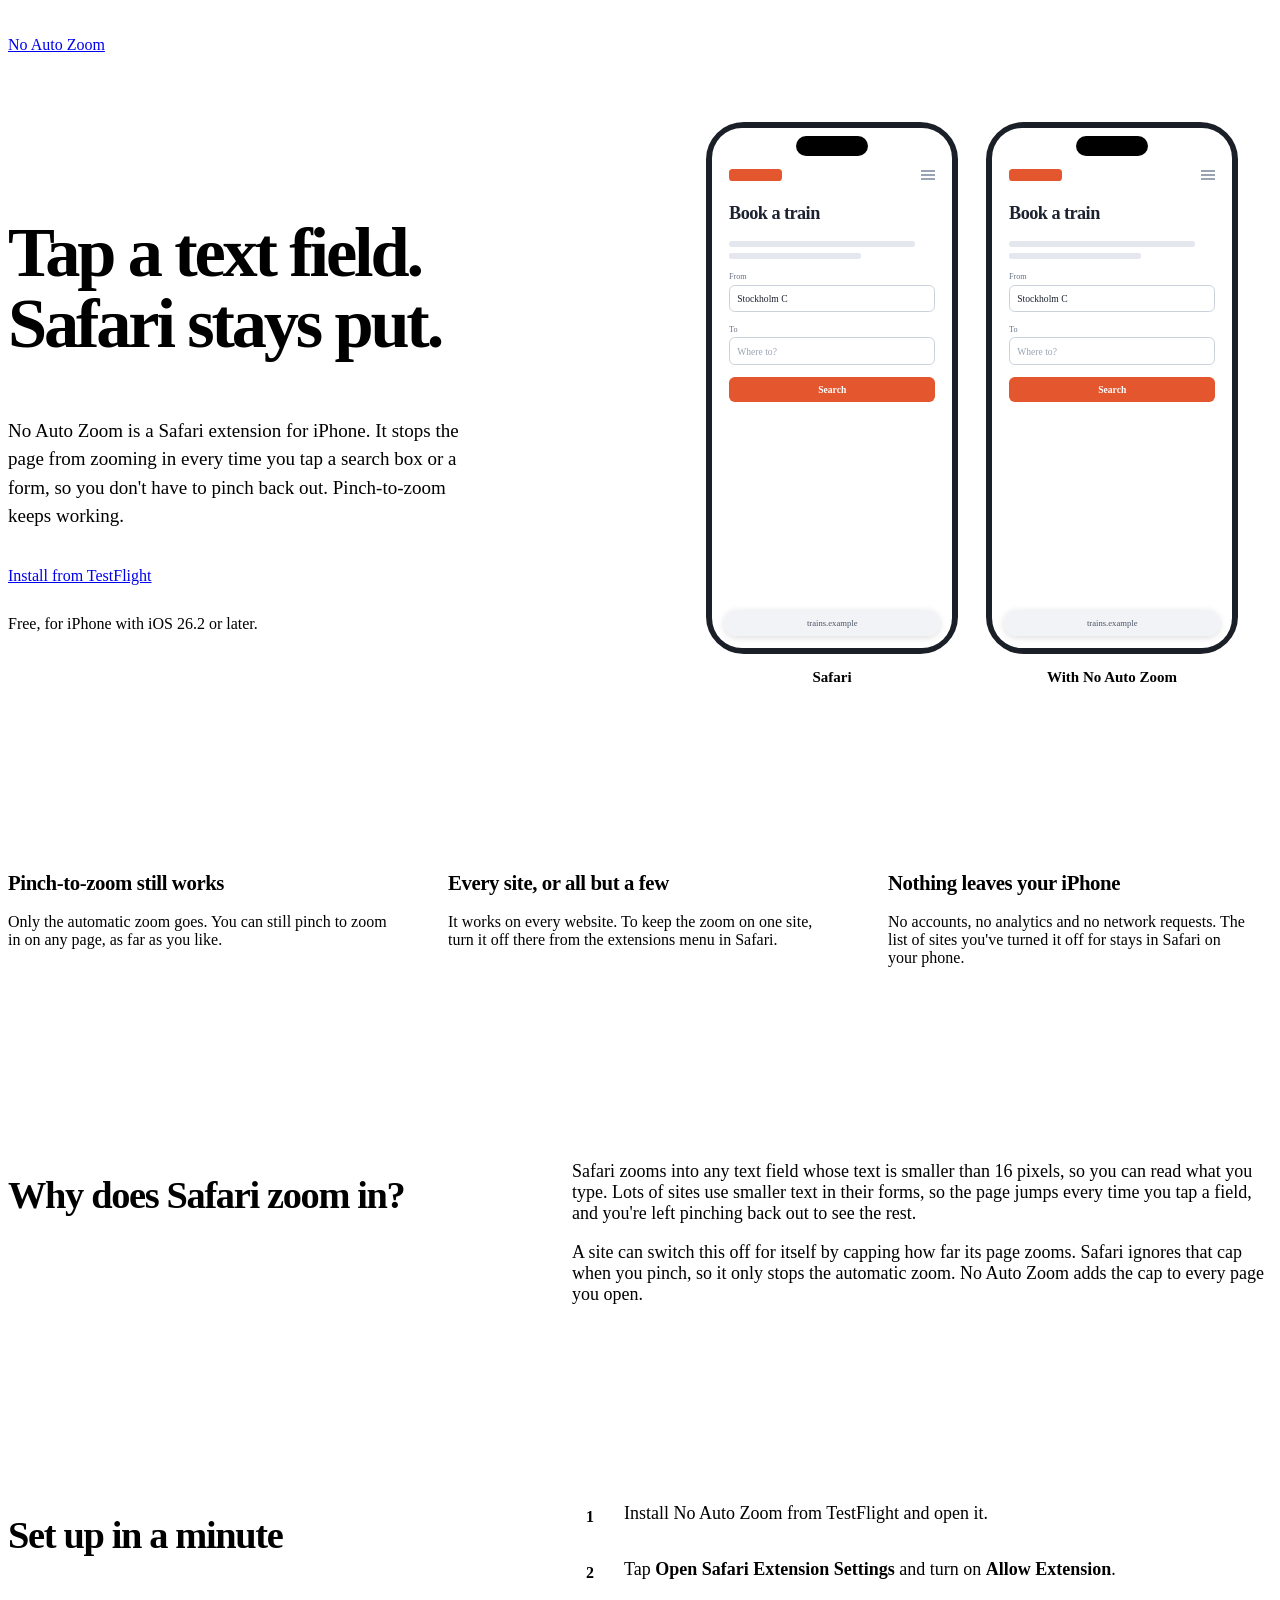
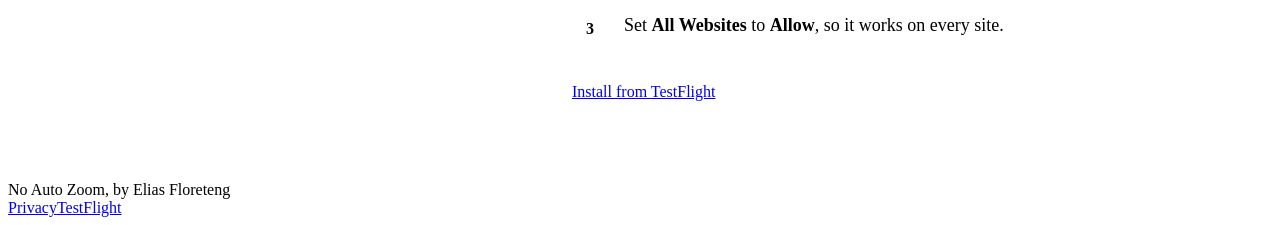
==== web/site/index.html @ 9df1e85a "Add a landing page and privacy page for noautozoom.eliasf.se Co-Authored-By: Claude Opus 5.5 <norepl" ====
<!doctype html>
<html lang="en">
<head>
<meta charset="utf-8">
<meta name="viewport" content="width=device-width, initial-scale=1">
<title>No Auto Zoom: Safari stops zooming into text fields</title>
<meta name="description" content="No Auto Zoom is a free Safari extension for iPhone that stops Safari from zooming in every time you tap a text field. Pinch-to-zoom keeps working.">
<meta property="og:title" content="No Auto Zoom for Safari on iPhone">
<meta property="og:description" content="Stop Safari zooming in every time you tap a text field. Pinch-to-zoom keeps working.">
<meta property="og:image" content="https://noautozoom.eliasf.se/icon.png">
<meta property="og:url" content="https://noautozoom.eliasf.se/">
<meta name="theme-color" content="#f3f6fb" media="(prefers-color-scheme: light)">
<meta name="theme-color" content="#0b111c" media="(prefers-color-scheme: dark)">
<link rel="icon" href="/icon.png">
<link rel="apple-touch-icon" href="/icon.png">
<link rel="stylesheet" href="/style.css">
<style>
  .top { padding-block: 1.75rem; }

  .hero {
    display: grid; gap: 3rem 4rem; align-items: center;
    grid-template-columns: minmax(0, 6fr) minmax(0, 6fr);
    padding-block: 2.5rem 5.5rem;
  }
  .hero h1 {
    font-size: clamp(2.5rem, 5.6vw, 4.4rem);
    font-weight: 800; line-height: 1; letter-spacing: -0.045em;
    text-wrap: balance;
  }
  .hero .lede {
    margin-top: 1.5rem; max-width: 29rem;
    font-size: 1.1875rem; line-height: 1.5; color: var(--muted); text-wrap: pretty;
  }
  .hero .actions { margin-top: 2.25rem; display: grid; justify-items: start; gap: 0.9rem; }

  /* Two iPhones tapping the same field: Safari on its own zooms, the other doesn't. */
  .demo { margin: 0; display: flex; justify-content: center; gap: clamp(1rem, 4vw, 2.5rem); }
  .demo figure { margin: 0; display: grid; gap: 0.9rem; justify-items: center; }
  .demo figcaption { font-size: 0.9375rem; font-weight: 600; color: var(--muted); }
  .demo .with figcaption { color: var(--accent); }

  .phone {
    container-type: inline-size;
    width: min(15rem, 42vw); aspect-ratio: 9 / 19.5;
    padding: 2.6%; border-radius: 15% / 7%;
    background: #1b1f27;
    box-shadow: 0 0 0 1px #3a4150 inset, 0 2.5rem 4rem -2rem color-mix(in srgb, var(--icon-bottom) 55%, transparent);
  }
  .screen {
    position: relative; height: 100%; overflow: hidden;
    border-radius: 12.5% / 5.8%;
    background: #fff; color: #1c2230;
    font-family: var(--sans);
  }
  .island {
    position: absolute; z-index: 3; top: 3.2cqw; left: 50%; translate: -50% 0;
    width: 30cqw; height: 8.5cqw; border-radius: 99px; background: #000;
  }

  .page { position: absolute; inset: 0; padding: 17cqw 7cqw 0; transform-origin: 4% 30%; }
  .site-bar { display: flex; justify-content: space-between; align-items: center; }
  .site-bar .logo { width: 22cqw; height: 5cqw; border-radius: 1.5cqw; background: #e4572e; }
  .site-bar .menu { width: 6cqw; height: 4cqw; background: linear-gradient(#9aa3b2 0 0.7cqw, transparent 0.7cqw 1.65cqw, #9aa3b2 0 2.35cqw, transparent 0 3.3cqw, #9aa3b2 0); }
  .page h3 { margin-top: 9cqw; font-size: 7.6cqw; font-weight: 750; letter-spacing: -0.03em; line-height: 1.1; }
  .line { height: 2.6cqw; border-radius: 1cqw; background: #e4e8ee; margin-top: 2.4cqw; }
  .label { display: block; margin-top: 5.5cqw; font-size: 3.4cqw; color: #687284; }
  .field {
    position: relative; display: flex; align-items: center; gap: 0.4cqw;
    height: 10.5cqw; margin-top: 1.4cqw; padding-inline: 3cqw;
    border: 0.45cqw solid #cbd2dc; border-radius: 2.4cqw;
    font-size: 4cqw; color: #1c2230;
  }
  .field .caret { width: 0.55cqw; height: 5.2cqw; background: #2a5cdb; opacity: 0; }
  .field.placeholder { color: #9aa3b2; }
  .tap {
    position: absolute; left: 38%; top: 50%; width: 13cqw; height: 13cqw; margin: -6.5cqw;
    border-radius: 50%; background: rgba(20, 30, 50, 0.22); opacity: 0;
  }
  .search {
    display: grid; place-items: center; height: 10.5cqw; margin-top: 5cqw;
    border-radius: 2.4cqw; background: #e4572e; color: #fff; font-size: 4cqw; font-weight: 650;
  }

  .urlbar {
    position: absolute; left: 5cqw; right: 5cqw; bottom: 5cqw; height: 11cqw;
    display: grid; place-items: center; border-radius: 99px;
    background: rgba(242, 243, 246, 0.94); box-shadow: 0 0.6cqw 3cqw rgba(0, 0, 0, 0.14);
    font-size: 3.6cqw; color: #4b5466;
  }

  .keyboard {
    position: absolute; z-index: 2; left: 0; right: 0; bottom: 0; height: 41%;
    padding: 3cqw 1.2cqw 0; display: grid; align-content: start; gap: 2.6cqw;
    background: #d3d6dd; translate: 0 100%;
  }
  .keys { height: 10cqw; margin-inline: auto; }
  .keys.r1 { width: 97cqw; background: repeating-linear-gradient(90deg, #fff 0 8.5cqw, transparent 8.5cqw 9.72cqw); }
  .keys.r2 { width: 87cqw; background: repeating-linear-gradient(90deg, #fff 0 8.5cqw, transparent 8.5cqw 9.72cqw); }
  .keys.r3 { width: 68cqw; background: repeating-linear-gradient(90deg, #fff 0 8.5cqw, transparent 8.5cqw 9.72cqw); }
  .keys.r4 { width: 50cqw; background: #fff; border-radius: 1.4cqw; }

  /* One loop: idle, tap, keyboard up (and on the left, the zoom), hold, back. */
  @media (prefers-reduced-motion: no-preference) {
    .tap { animation: tap 6s infinite; }
    .keyboard { animation: keyboard 6s infinite; }
    .field.target { animation: focus 6s infinite; }
    .field.target .caret { animation: caret 6s infinite; }
    .without .page { animation: zoom 6s infinite; }

    @keyframes tap {
      0%, 16% { opacity: 0; transform: scale(0.5); }
      19% { opacity: 1; transform: scale(1); }
      25%, 100% { opacity: 0; transform: scale(1.3); }
    }
    @keyframes keyboard {
      0%, 21% { translate: 0 100%; }
      30%, 80% { translate: 0 0; }
      88%, 100% { translate: 0 100%; }
    }
    @keyframes zoom {
      0%, 21% { transform: none; }
      31%, 80% { transform: scale(1.75); }
      89%, 100% { transform: none; }
    }
    @keyframes focus {
      0%, 21%, 86%, 100% { border-color: #cbd2dc; }
      24%, 82% { border-color: #2a5cdb; }
    }
    @keyframes caret {
      0%, 23% { opacity: 0; }
      24%, 36% { opacity: 1; }
      37%, 44% { opacity: 0; }
      45%, 57% { opacity: 1; }
      58%, 65% { opacity: 0; }
      66%, 80% { opacity: 1; }
      81%, 100% { opacity: 0; }
    }
  }
  /* Without motion, show the moment after the tap. */
  @media (prefers-reduced-motion: reduce) {
    .keyboard { translate: 0 0; }
    .without .page { transform: scale(1.75); }
    .field.target { border-color: #2a5cdb; }
    .field.target .caret { opacity: 1; }
  }

  .features {
    display: grid; grid-template-columns: repeat(3, minmax(0, 1fr)); gap: 2.5rem 3.5rem;
    padding-block: 5rem; border-top: 1px solid var(--line);
  }
  .features h2 { font-size: 1.3rem; font-weight: 700; letter-spacing: -0.02em; line-height: 1.2; }
  .features p { margin-top: 0.6rem; color: var(--muted); max-width: var(--measure); text-wrap: pretty; }

  .split {
    display: grid; grid-template-columns: minmax(0, 5fr) minmax(0, 7fr); gap: 1.25rem 4rem;
    padding-block: 5rem; border-top: 1px solid var(--line);
  }
  .split h2 { font-size: clamp(1.75rem, 3.4vw, 2.4rem); font-weight: 780; letter-spacing: -0.035em; line-height: 1.05; text-wrap: balance; }
  .split p { color: var(--muted); max-width: var(--measure); font-size: 1.125rem; text-wrap: pretty; }
  .split p + p { margin-top: 1rem; }

  .steps { list-style: none; padding: 0; display: grid; gap: 1.25rem; counter-reset: step; max-width: var(--measure); }
  .steps li { display: grid; grid-template-columns: 2.25rem 1fr; gap: 1rem; align-items: start; font-size: 1.125rem; counter-increment: step; }
  .steps li::before {
    content: counter(step); display: grid; place-items: center; width: 2.25rem; height: 2.25rem;
    border-radius: 50%; background: var(--accent); color: var(--on-accent); font-weight: 700; font-size: 1rem;
  }
  .steps li span { padding-top: 0.2rem; }
  .steps + .actions { margin-top: 2.25rem; }

  @media (max-width: 60rem) {
    .hero, .split { grid-template-columns: minmax(0, 1fr); }
    .hero { padding-block: 1rem 4rem; }
    .features { grid-template-columns: minmax(0, 1fr); gap: 2.25rem; padding-block: 3.5rem; }
    .split { padding-block: 3.5rem; }
  }
</style>
</head>
<body>

<header class="top">
  <div class="wrap">
    <a class="brand" href="/"><img src="/icon.png" alt="">No Auto Zoom</a>
  </div>
</header>

<main>
  <section class="hero wrap">
    <div>
      <h1>Tap a text field. Safari stays put.</h1>
      <p class="lede">No Auto Zoom is a Safari extension for iPhone. It stops the page from zooming in every time you tap a search box or a form, so you don't have to pinch back out. Pinch-to-zoom keeps working.</p>
      <div class="actions">
        <a class="button" href="https://testflight.apple.com/join/NCXvte5G">Install from TestFlight</a>
        <p class="fine">Free, for iPhone with iOS 26.2 or later.</p>
      </div>
    </div>

    <div class="demo" role="img" aria-label="Two iPhones tap the same text field. In Safari on its own the page zooms in and runs off the screen. With No Auto Zoom the page stays the same size.">
      <figure class="without" aria-hidden="true">
        <div class="phone"><div class="screen">
          <div class="island"></div>
          <div class="page">
            <div class="site-bar"><span class="logo"></span><span class="menu"></span></div>
            <h3>Book a train</h3>
            <div class="line" style="width:90%"></div>
            <div class="line" style="width:64%"></div>
            <span class="label">From</span>
            <div class="field target">Stockholm C<span class="caret"></span><span class="tap"></span></div>
            <span class="label">To</span>
            <div class="field placeholder">Where to?</div>
            <div class="search">Search</div>
          </div>
          <div class="urlbar">trains.example</div>
          <div class="keyboard"><div class="keys r1"></div><div class="keys r2"></div><div class="keys r3"></div><div class="keys r4"></div></div>
        </div></div>
        <figcaption>Safari</figcaption>
      </figure>
      <figure class="with" aria-hidden="true">
        <div class="phone"><div class="screen">
          <div class="island"></div>
          <div class="page">
            <div class="site-bar"><span class="logo"></span><span class="menu"></span></div>
            <h3>Book a train</h3>
            <div class="line" style="width:90%"></div>
            <div class="line" style="width:64%"></div>
            <span class="label">From</span>
            <div class="field target">Stockholm C<span class="caret"></span><span class="tap"></span></div>
            <span class="label">To</span>
            <div class="field placeholder">Where to?</div>
            <div class="search">Search</div>
          </div>
          <div class="urlbar">trains.example</div>
          <div class="keyboard"><div class="keys r1"></div><div class="keys r2"></div><div class="keys r3"></div><div class="keys r4"></div></div>
        </div></div>
        <figcaption>With No Auto Zoom</figcaption>
      </figure>
    </div>
  </section>

  <section class="features wrap" aria-label="What No Auto Zoom does">
    <div>
      <h2>Pinch-to-zoom still works</h2>
      <p>Only the automatic zoom goes. You can still pinch to zoom in on any page, as far as you like.</p>
    </div>
    <div>
      <h2>Every site, or all but a few</h2>
      <p>It works on every website. To keep the zoom on one site, turn it off there from the extensions menu in Safari.</p>
    </div>
    <div>
      <h2>Nothing leaves your iPhone</h2>
      <p>No accounts, no analytics and no network requests. The list of sites you've turned it off for stays in Safari on your phone.</p>
    </div>
  </section>

  <section class="split wrap">
    <h2>Why does Safari zoom in?</h2>
    <div>
      <p>Safari zooms into any text field whose text is smaller than 16 pixels, so you can read what you type. Lots of sites use smaller text in their forms, so the page jumps every time you tap a field, and you're left pinching back out to see the rest.</p>
      <p>A site can switch this off for itself by capping how far its page zooms. Safari ignores that cap when you pinch, so it only stops the automatic zoom. No Auto Zoom adds the cap to every page you open.</p>
    </div>
  </section>

  <section class="split wrap" id="setup">
    <h2>Set up in a minute</h2>
    <div>
      <ol class="steps">
        <li><span>Install No Auto Zoom from TestFlight and open it.</span></li>
        <li><span>Tap <b>Open Safari Extension Settings</b> and turn on <b>Allow Extension</b>.</span></li>
        <li><span>Set <b>All Websites</b> to <b>Allow</b>, so it works on every site.</span></li>
      </ol>
      <div class="actions">
        <a class="button" href="https://testflight.apple.com/join/NCXvte5G">Install from TestFlight</a>
      </div>
    </div>
  </section>
</main>

<footer class="site-footer">
  <div class="wrap">
    <span>No Auto Zoom, by Elias Floreteng</span>
    <nav><a href="/privacy">Privacy</a><a href="https://testflight.apple.com/join/NCXvte5G">TestFlight</a></nav>
  </div>
</footer>

</body>
</html>
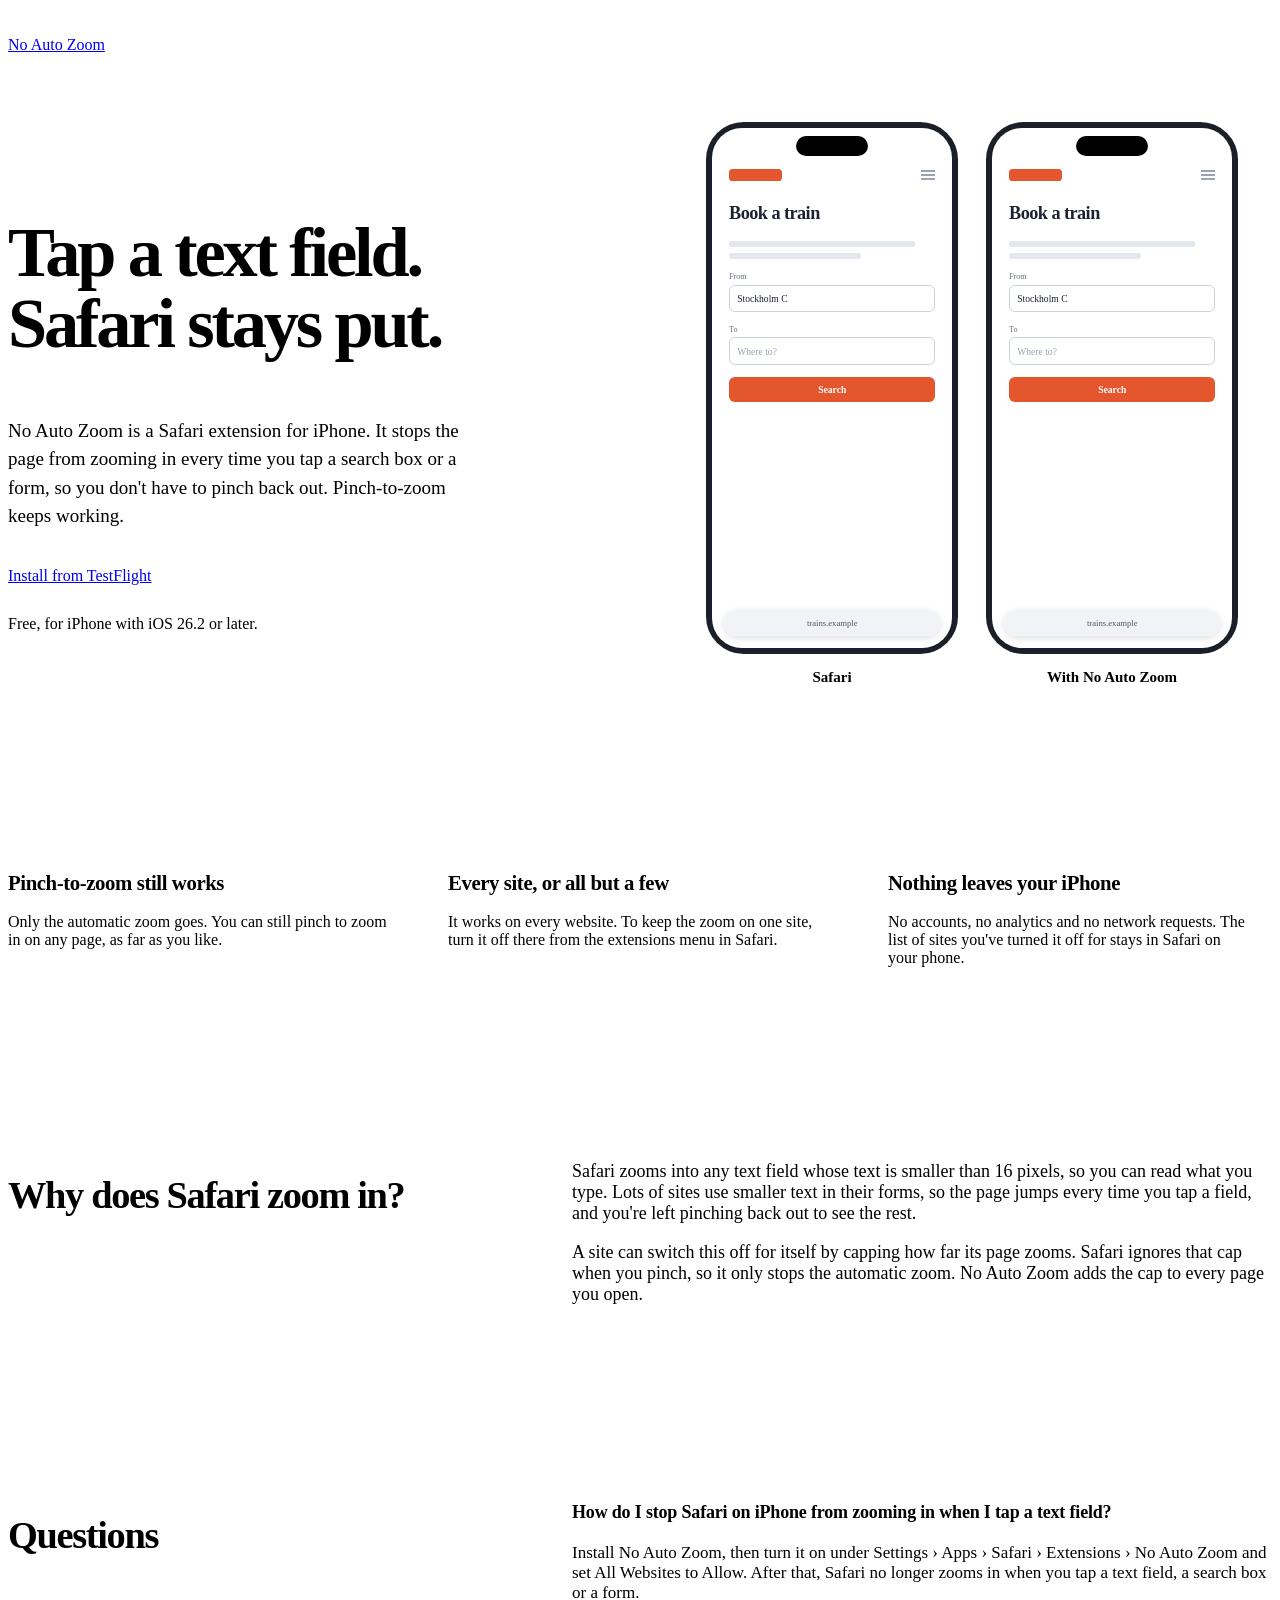
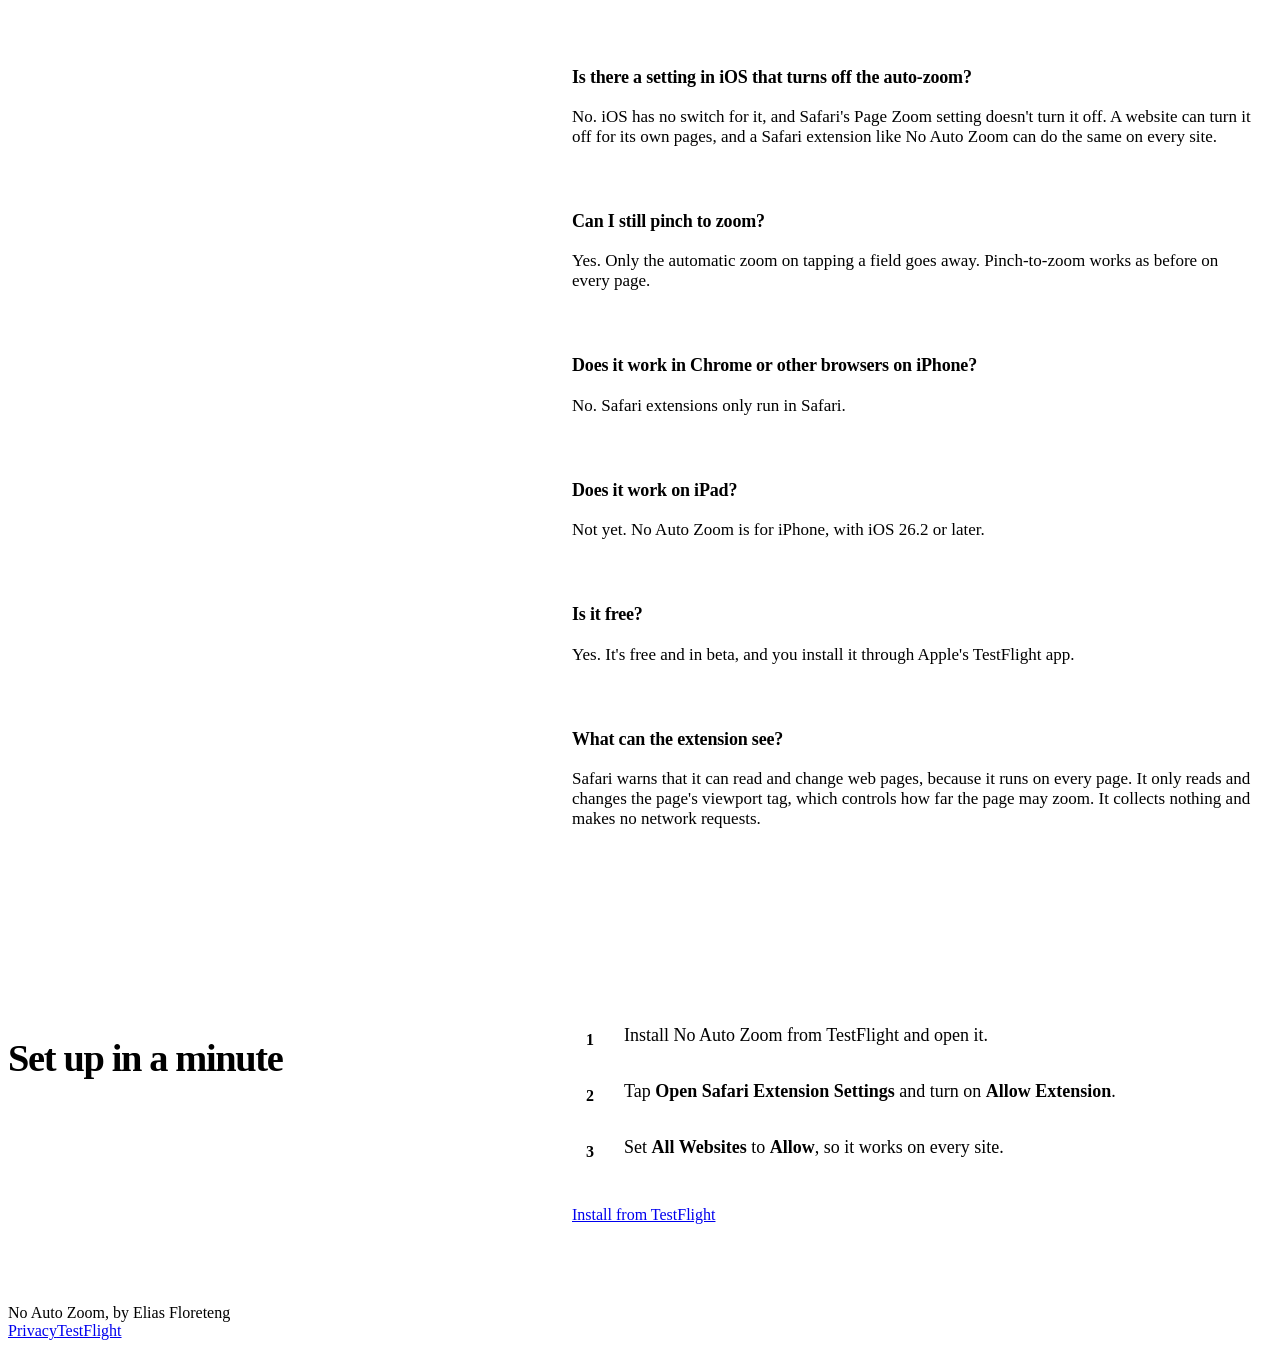
==== commit ea068782: "Make the website easier for search engines and AI agents to read Co-Authored-By: Claude Fable 5.2 <n" ====
--- a/web/site/index.html
+++ b/web/site/index.html
@@ -3,12 +3,20 @@
 <head>
 <meta charset="utf-8">
 <meta name="viewport" content="width=device-width, initial-scale=1">
-<title>No Auto Zoom: Safari stops zooming into text fields</title>
-<meta name="description" content="No Auto Zoom is a free Safari extension for iPhone that stops Safari from zooming in every time you tap a text field. Pinch-to-zoom keeps working.">
-<meta property="og:title" content="No Auto Zoom for Safari on iPhone">
-<meta property="og:description" content="Stop Safari zooming in every time you tap a text field. Pinch-to-zoom keeps working.">
-<meta property="og:image" content="https://noautozoom.eliasf.se/icon.png">
+<title>No Auto Zoom: stop Safari on iPhone zooming in on text fields</title>
+<meta name="description" content="No Auto Zoom is a free Safari extension for iPhone that disables the auto-zoom when you tap a text field, search box or form. Pinch-to-zoom keeps working.">
+<link rel="canonical" href="https://noautozoom.eliasf.se/">
+<meta property="og:type" content="website">
+<meta property="og:site_name" content="No Auto Zoom">
+<meta property="og:title" content="No Auto Zoom: stop Safari on iPhone zooming in on text fields">
+<meta property="og:description" content="A free Safari extension for iPhone that disables the auto-zoom when you tap a text field. Pinch-to-zoom keeps working.">
+<meta property="og:image" content="https://noautozoom.eliasf.se/og.png">
+<meta property="og:image:width" content="1200">
+<meta property="og:image:height" content="630">
+<meta property="og:image:alt" content="Tap a text field. Safari stays put. No Auto Zoom, a Safari extension for iPhone.">
 <meta property="og:url" content="https://noautozoom.eliasf.se/">
+<meta name="twitter:card" content="summary_large_image">
+<link rel="alternate" type="text/markdown" href="/llms.txt" title="No Auto Zoom, as plain text">
 <meta name="theme-color" content="#f3f6fb" media="(prefers-color-scheme: light)">
 <meta name="theme-color" content="#0b111c" media="(prefers-color-scheme: dark)">
 <link rel="icon" href="/icon.png">
@@ -159,6 +167,10 @@
   .split p { color: var(--muted); max-width: var(--measure); font-size: 1.125rem; text-wrap: pretty; }
   .split p + p { margin-top: 1rem; }
 
+  .faq { display: grid; gap: 1.75rem; max-width: var(--measure); }
+  .faq h3 { font-size: 1.125rem; font-weight: 700; letter-spacing: -0.01em; line-height: 1.3; }
+  .faq p { margin-top: 0.4rem; font-size: 1.0625rem; }
+
   .steps { list-style: none; padding: 0; display: grid; gap: 1.25rem; counter-reset: step; max-width: var(--measure); }
   .steps li { display: grid; grid-template-columns: 2.25rem 1fr; gap: 1rem; align-items: start; font-size: 1.125rem; counter-increment: step; }
   .steps li::before {
@@ -175,6 +187,94 @@
     .split { padding-block: 3.5rem; }
   }
 </style>
+<script type="application/ld+json">
+[
+ {
+  "@context": "https://schema.org",
+  "@type": "SoftwareApplication",
+  "name": "No Auto Zoom",
+  "description": "A Safari extension for iPhone that stops Safari from zooming in when you tap a text field. Pinch-to-zoom keeps working.",
+  "url": "https://noautozoom.eliasf.se/",
+  "image": "https://noautozoom.eliasf.se/icon.png",
+  "applicationCategory": "BrowserApplication",
+  "applicationSubCategory": "Safari extension",
+  "operatingSystem": "iOS 26.2 or later",
+  "softwareVersion": "1.0",
+  "installUrl": "https://testflight.apple.com/join/NCXvte5G",
+  "offers": {
+   "@type": "Offer",
+   "price": "0",
+   "priceCurrency": "USD"
+  },
+  "author": {
+   "@type": "Person",
+   "name": "Elias Floreteng"
+  }
+ },
+ {
+  "@context": "https://schema.org",
+  "@type": "FAQPage",
+  "mainEntity": [
+   {
+    "@type": "Question",
+    "name": "How do I stop Safari on iPhone from zooming in when I tap a text field?",
+    "acceptedAnswer": {
+     "@type": "Answer",
+     "text": "Install No Auto Zoom, then turn it on under Settings › Apps › Safari › Extensions › No Auto Zoom and set All Websites to Allow. After that, Safari no longer zooms in when you tap a text field, a search box or a form."
+    }
+   },
+   {
+    "@type": "Question",
+    "name": "Is there a setting in iOS that turns off the auto-zoom?",
+    "acceptedAnswer": {
+     "@type": "Answer",
+     "text": "No. iOS has no switch for it, and Safari's Page Zoom setting doesn't turn it off. A website can turn it off for its own pages, and a Safari extension like No Auto Zoom can do the same on every site."
+    }
+   },
+   {
+    "@type": "Question",
+    "name": "Can I still pinch to zoom?",
+    "acceptedAnswer": {
+     "@type": "Answer",
+     "text": "Yes. Only the automatic zoom on tapping a field goes away. Pinch-to-zoom works as before on every page."
+    }
+   },
+   {
+    "@type": "Question",
+    "name": "Does it work in Chrome or other browsers on iPhone?",
+    "acceptedAnswer": {
+     "@type": "Answer",
+     "text": "No. Safari extensions only run in Safari."
+    }
+   },
+   {
+    "@type": "Question",
+    "name": "Does it work on iPad?",
+    "acceptedAnswer": {
+     "@type": "Answer",
+     "text": "Not yet. No Auto Zoom is for iPhone, with iOS 26.2 or later."
+    }
+   },
+   {
+    "@type": "Question",
+    "name": "Is it free?",
+    "acceptedAnswer": {
+     "@type": "Answer",
+     "text": "Yes. It's free and in beta, and you install it through Apple's TestFlight app."
+    }
+   },
+   {
+    "@type": "Question",
+    "name": "What can the extension see?",
+    "acceptedAnswer": {
+     "@type": "Answer",
+     "text": "Safari warns that it can read and change web pages, because it runs on every page. It only reads and changes the page's viewport tag, which controls how far the page may zoom. It collects nothing and makes no network requests."
+    }
+   }
+  ]
+ }
+]
+</script>
 </head>
 <body>
 
@@ -260,6 +360,40 @@
     </div>
   </section>
 
+  <section class="split wrap" id="questions">
+    <h2>Questions</h2>
+    <div class="faq">
+        <div>
+          <h3>How do I stop Safari on iPhone from zooming in when I tap a text field?</h3>
+          <p>Install No Auto Zoom, then turn it on under Settings › Apps › Safari › Extensions › No Auto Zoom and set All Websites to Allow. After that, Safari no longer zooms in when you tap a text field, a search box or a form.</p>
+        </div>
+        <div>
+          <h3>Is there a setting in iOS that turns off the auto-zoom?</h3>
+          <p>No. iOS has no switch for it, and Safari's Page Zoom setting doesn't turn it off. A website can turn it off for its own pages, and a Safari extension like No Auto Zoom can do the same on every site.</p>
+        </div>
+        <div>
+          <h3>Can I still pinch to zoom?</h3>
+          <p>Yes. Only the automatic zoom on tapping a field goes away. Pinch-to-zoom works as before on every page.</p>
+        </div>
+        <div>
+          <h3>Does it work in Chrome or other browsers on iPhone?</h3>
+          <p>No. Safari extensions only run in Safari.</p>
+        </div>
+        <div>
+          <h3>Does it work on iPad?</h3>
+          <p>Not yet. No Auto Zoom is for iPhone, with iOS 26.2 or later.</p>
+        </div>
+        <div>
+          <h3>Is it free?</h3>
+          <p>Yes. It's free and in beta, and you install it through Apple's TestFlight app.</p>
+        </div>
+        <div>
+          <h3>What can the extension see?</h3>
+          <p>Safari warns that it can read and change web pages, because it runs on every page. It only reads and changes the page's viewport tag, which controls how far the page may zoom. It collects nothing and makes no network requests.</p>
+        </div>
+    </div>
+  </section>
+
   <section class="split wrap" id="setup">
     <h2>Set up in a minute</h2>
     <div>
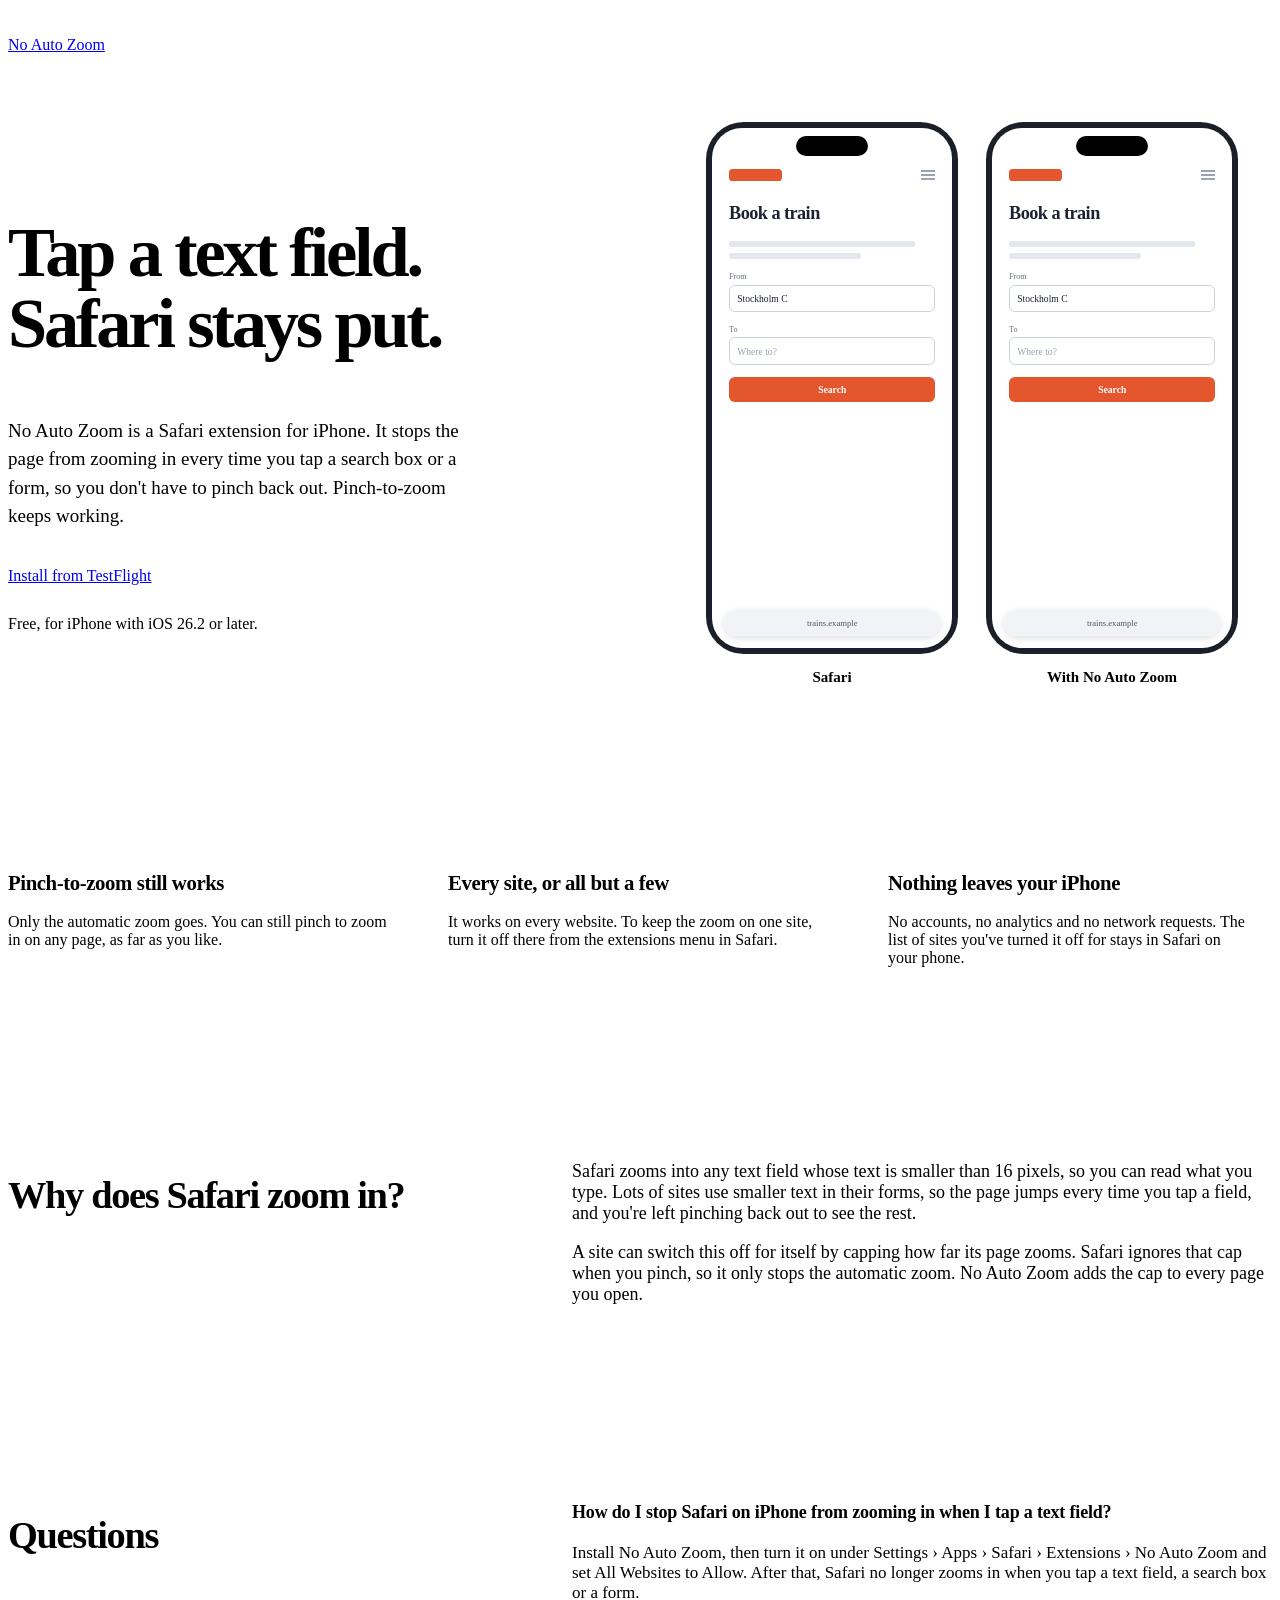
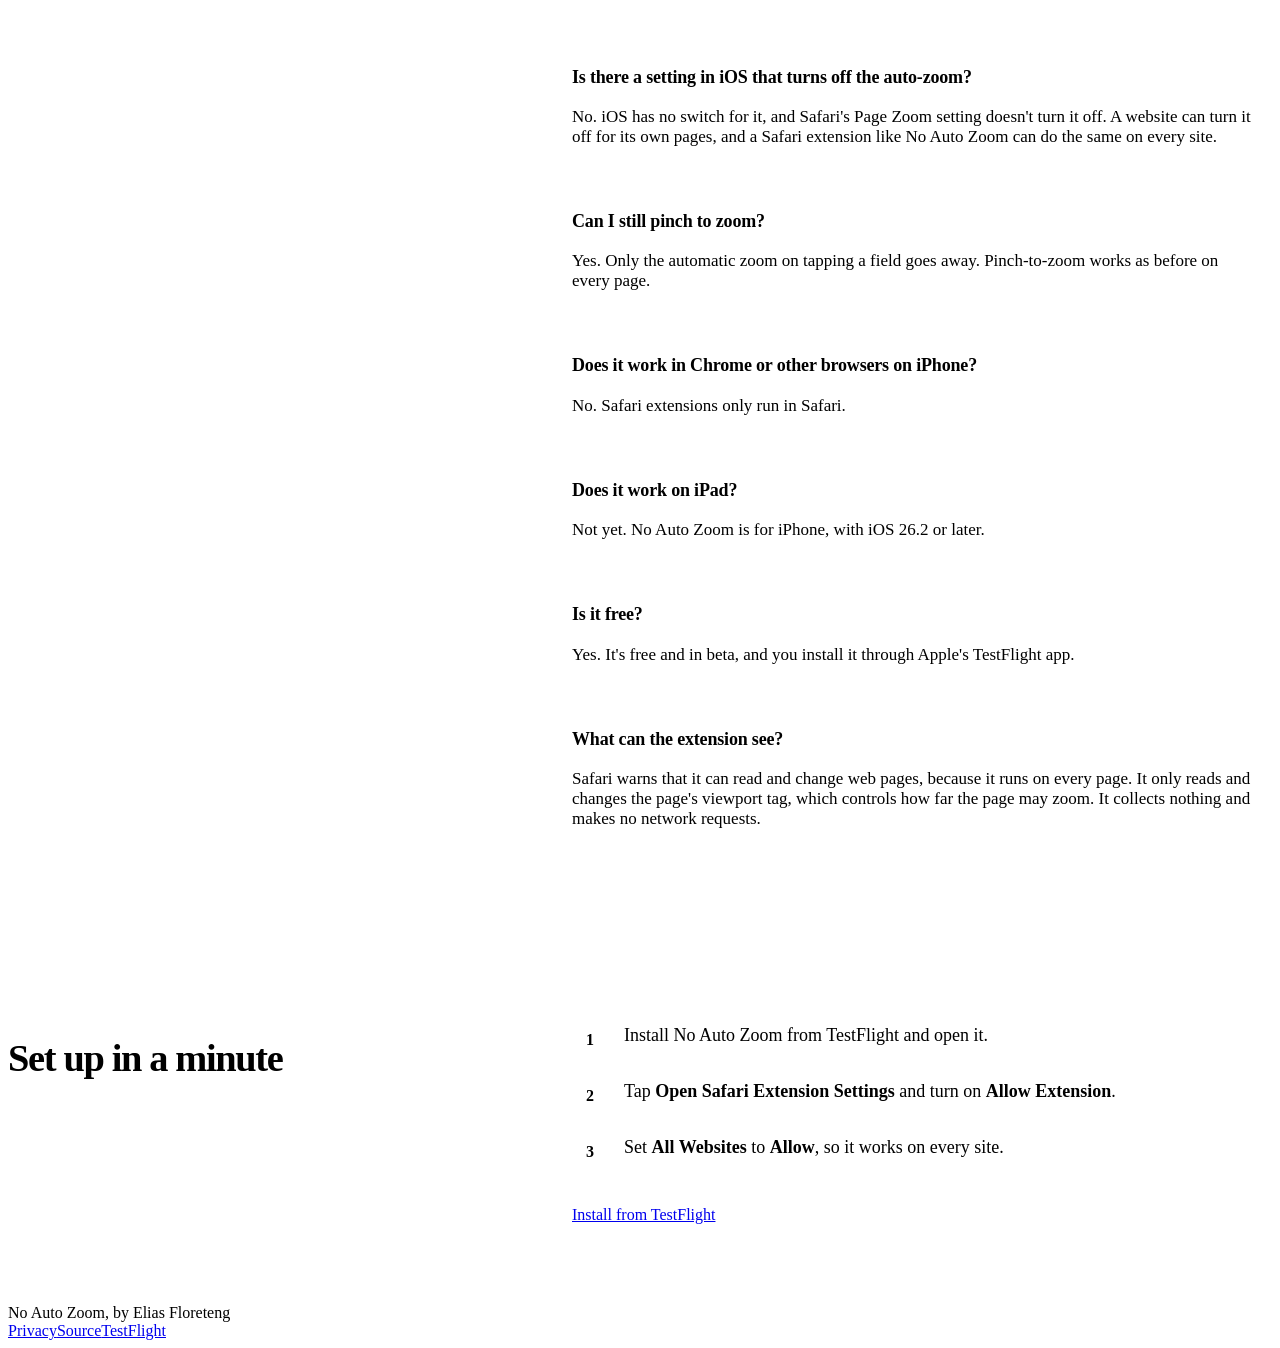
==== commit 804dd83d: "Add the MIT license and get the repo ready to be public Release every 50 days instead of 80, because" ====
--- a/web/site/index.html
+++ b/web/site/index.html
@@ -412,7 +412,7 @@
 <footer class="site-footer">
   <div class="wrap">
     <span>No Auto Zoom, by Elias Floreteng</span>
-    <nav><a href="/privacy">Privacy</a><a href="https://testflight.apple.com/join/NCXvte5G">TestFlight</a></nav>
+    <nav><a href="/privacy">Privacy</a><a href="https://github.com/eliasfloreteng/no-auto-zoom-extension">Source</a><a href="https://testflight.apple.com/join/NCXvte5G">TestFlight</a></nav>
   </div>
 </footer>
 
